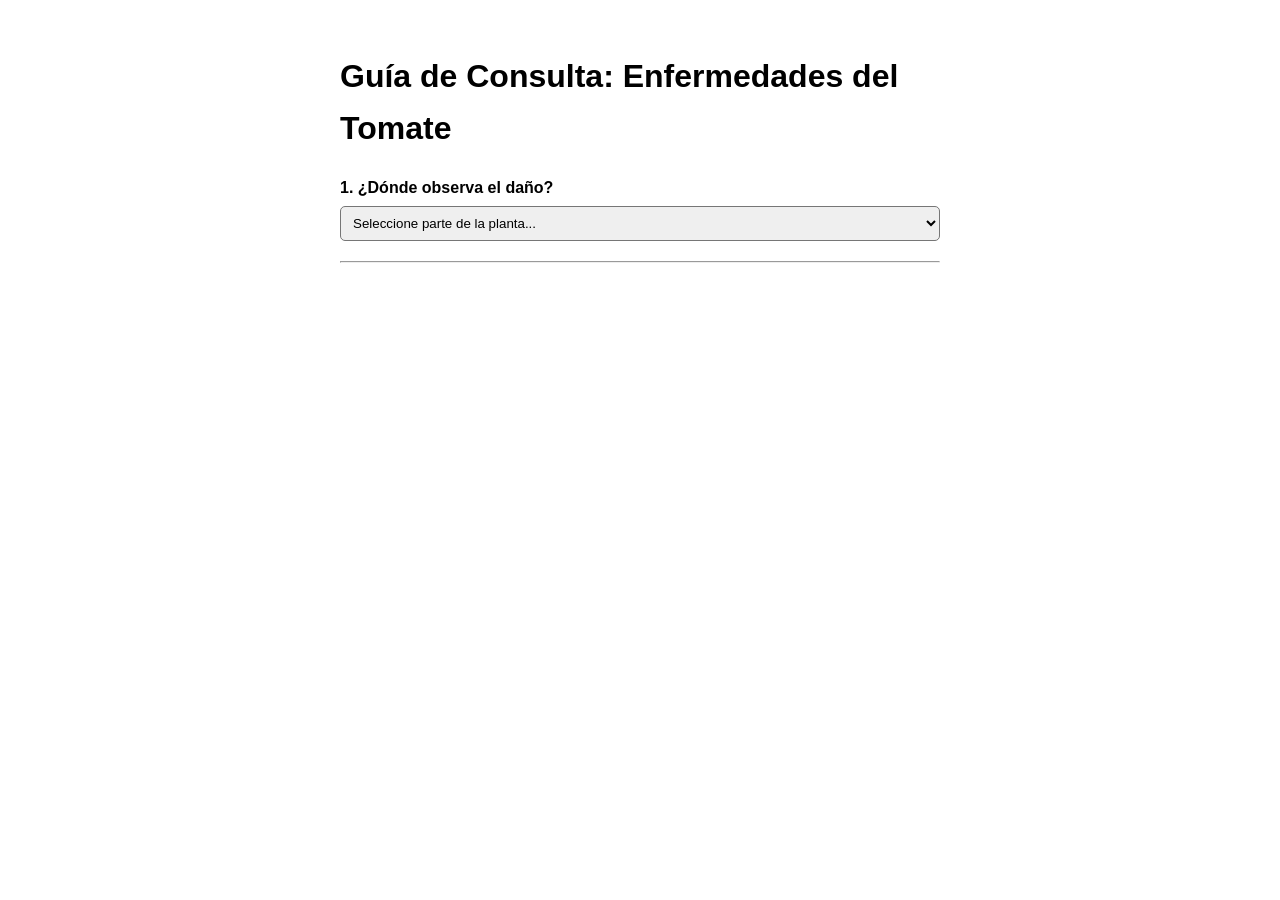
==== index.html @ b4040c9e "Add files via upload" ====
<!DOCTYPE html>
<html lang="es">
<head>
    <meta charset="UTF-8">
    <title>Diagnóstico de Enfermedades - Tomate</title>
    <link rel="stylesheet" href="style.css">
</head>
<body>
    <h1>Guía de Consulta: Enfermedades del Tomate</h1>
    
    <div id="app">
        <section>
            <label>1. ¿Dónde observa el daño?</label>
            <select id="select-localizacion">
                <option value="">Seleccione parte de la planta...</option>
            </select>
        </section>

        <section id="sec-sintomas" class="hidden">
            <label>2. ¿Qué síntoma presenta?</label>
            <select id="select-sintoma">
                <option value="">Seleccione un síntoma...</option>
            </select>
        </section>

        <section id="sec-signos" class="hidden">
            <label>3. ¿Observa algún signo (moho, polvo, etc.)?</label>
            <select id="select-signo">
                <option value="">Ninguno / No se observa</option>
            </select>
        </section>

        <hr>

        <div id="resultado" class="hidden">
            <h2>Diagnóstico Sugerido</h2>
            <p id="diag-nombre"></p>
            <p id="diag-agente"></p>
            <h3>Recomendación de Manejo</h3>
            <p id="diag-manejo"></p>
            <div id="alerta-seguridad"></div>
        </div>
    </div>

    <script src="script.js"></script>
</body>
</html>
---- style.css ----
body { font-family: sans-serif; max-width: 600px; margin: 20px auto; padding: 10px; line-height: 1.6; }
section { margin-bottom: 20px; }
label { display: block; font-weight: bold; margin-bottom: 5px; }
select { width: 100%; padding: 8px; border-radius: 5px; }
.hidden { display: none; }
#resultado { border: 2px solid #2ecc71; padding: 15px; border-radius: 10px; background-color: #f9f9f9; }
#alerta-seguridad { margin-top: 10px; padding: 10px; border-radius: 5px; font-weight: bold; text-align: center; }
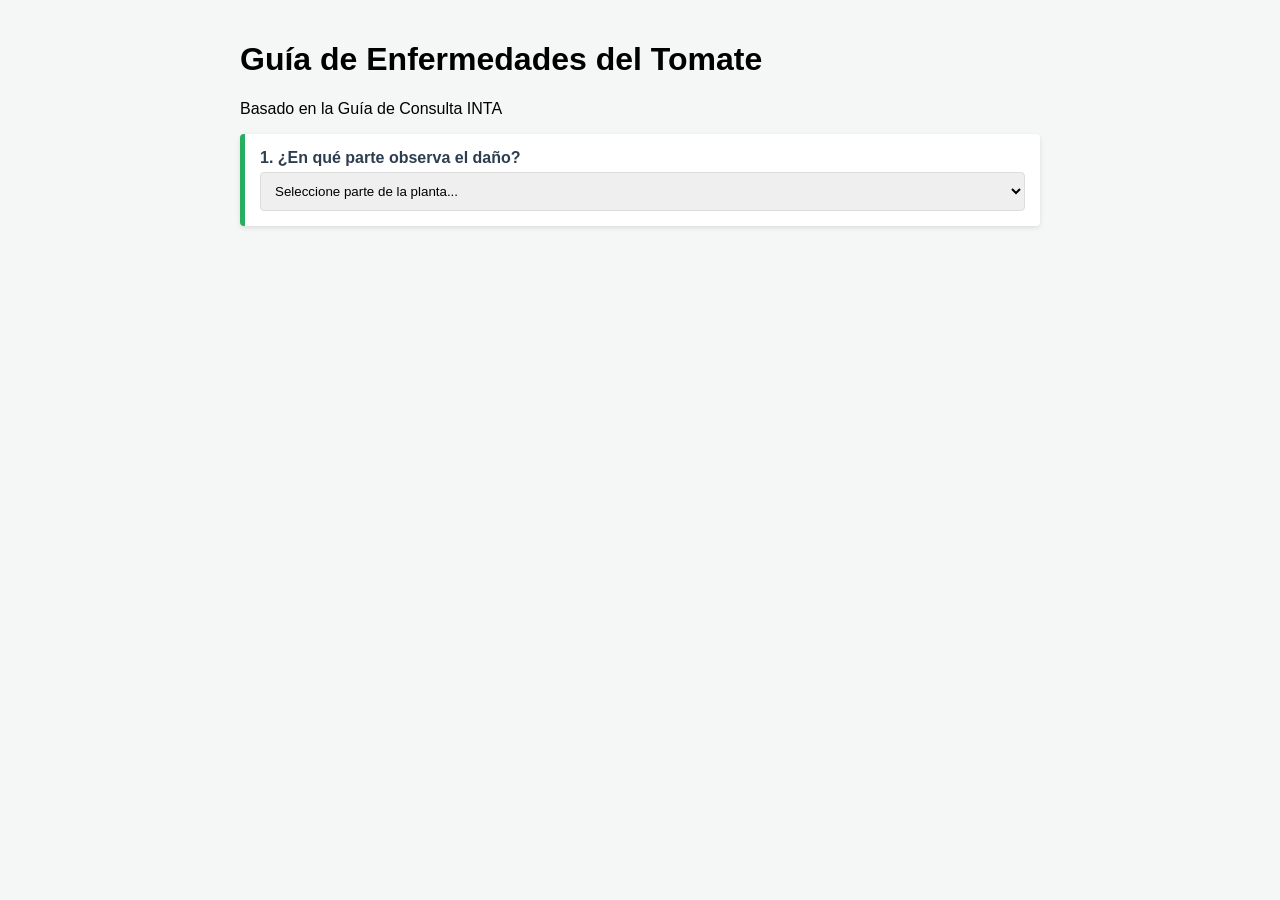
==== commit 0e858b31: "Add files via upload" ====
--- a/index.html
+++ b/index.html
@@ -2,45 +2,49 @@
 <html lang="es">
 <head>
     <meta charset="UTF-8">
-    <title>Diagnóstico de Enfermedades - Tomate</title>
+    <title>Diagnóstico Tomate - INTA</title>
     <link rel="stylesheet" href="style.css">
 </head>
 <body>
-    <h1>Guía de Consulta: Enfermedades del Tomate</h1>
-    
-    <div id="app">
-        <section>
-            <label>1. ¿Dónde observa el daño?</label>
+    <header>
+        <h1>Guía de Enfermedades del Tomate</h1>
+        <p>Basado en la Guía de Consulta INTA</p>
+    </header>
+
+    <main id="app">
+        <section class="step">
+            <label>1. ¿En qué parte observa el daño?</label>
             <select id="select-localizacion">
-                <option value="">Seleccione parte de la planta...</option>
+                <option value="">Cargando datos...</option>
             </select>
         </section>
 
-        <section id="sec-sintomas" class="hidden">
-            <label>2. ¿Qué síntoma presenta?</label>
+        <section id="sec-sintomas" class="step hidden">
+            <label>2. ¿Qué síntoma principal detecta?</label>
             <select id="select-sintoma">
                 <option value="">Seleccione un síntoma...</option>
             </select>
         </section>
 
-        <section id="sec-signos" class="hidden">
-            <label>3. ¿Observa algún signo (moho, polvo, etc.)?</label>
+        <section id="sec-signos" class="step hidden">
+            <label>3. ¿Detecta algún signo visible (moho, polvo, etc.)?</label>
             <select id="select-signo">
-                <option value="">Ninguno / No se observa</option>
+                <option value="NINGUNO">Ninguno / No se observa</option>
             </select>
         </section>
 
-        <hr>
-
         <div id="resultado" class="hidden">
-            <h2>Diagnóstico Sugerido</h2>
-            <p id="diag-nombre"></p>
-            <p id="diag-agente"></p>
-            <h3>Recomendación de Manejo</h3>
-            <p id="diag-manejo"></p>
-            <div id="alerta-seguridad"></div>
+            <div class="card">
+                <h2 id="diag-nombre"></h2>
+                <p><strong id="diag-agente"></strong></p>
+                <div class="manejo-box">
+                    <h3>Manejo Recomendado:</h3>
+                    <p id="diag-manejo"></p>
+                </div>
+                <div id="alerta-seguridad"></div>
+            </div>
         </div>
-    </div>
+    </main>
 
     <script src="script.js"></script>
 </body>
--- a/style.css
+++ b/style.css
@@ -1,7 +1,12 @@
-body { font-family: sans-serif; max-width: 600px; margin: 20px auto; padding: 10px; line-height: 1.6; }
-section { margin-bottom: 20px; }
-label { display: block; font-weight: bold; margin-bottom: 5px; }
-select { width: 100%; padding: 8px; border-radius: 5px; }
+body { font-family: 'Segoe UI', sans-serif; max-width: 800px; margin: auto; padding: 20px; background: #f4f7f6; }
+.step { background: white; padding: 15px; margin-bottom: 10px; border-left: 5px solid #27ae60; border-radius: 4px; box-shadow: 0 2px 5px rgba(0,0,0,0.1); }
+label { font-weight: bold; color: #2c3e50; }
+select { width: 100%; padding: 10px; margin-top: 5px; border: 1px solid #ddd; border-radius: 4px; }
 .hidden { display: none; }
-#resultado { border: 2px solid #2ecc71; padding: 15px; border-radius: 10px; background-color: #f9f9f9; }
-#alerta-seguridad { margin-top: 10px; padding: 10px; border-radius: 5px; font-weight: bold; text-align: center; }+.card { background: #fff; border: 2px solid #27ae60; padding: 20px; border-radius: 8px; margin-top: 20px; }
+.manejo-box { background: #e8f5e9; padding: 10px; border-radius: 4px; margin: 15px 0; }
+#alerta-seguridad { padding: 10px; text-align: center; border-radius: 4px; font-weight: bold; color: white; }
+.marbete-verde { background: #2ecc71; }
+.marbete-azul { background: #3498db; }
+.marbete-amarillo { background: #f1c40f; color: #000 !important; }
+.marbete-rojo { background: #e74c3c; } 
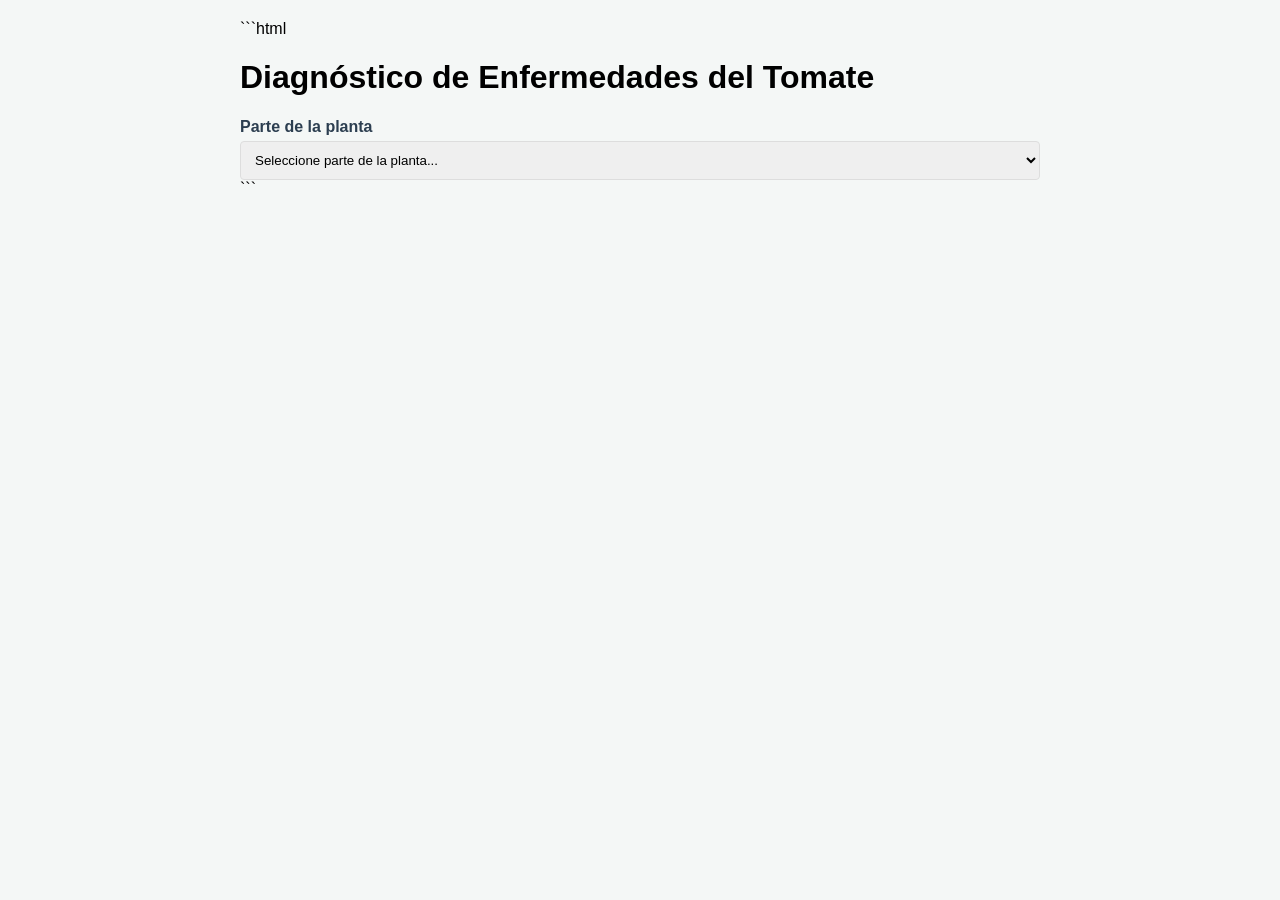
==== commit d337ceef: "Update index.html" ====
--- a/index.html
+++ b/index.html
@@ -1,51 +1,137 @@
+```html
 <!DOCTYPE html>
 <html lang="es">
+
 <head>
+
     <meta charset="UTF-8">
-    <title>Diagnóstico Tomate - INTA</title>
-    <link rel="stylesheet" href="style.css">
+
+    <meta
+        name="viewport"
+        content="width=device-width, initial-scale=1.0"
+    >
+
+    <title>
+        Diagnóstico de Enfermedades del Tomate
+    </title>
+
+    <link
+        rel="stylesheet"
+        href="style.css"
+    >
+
+    <!-- IMPORTANTE -->
+    <!-- defer evita que el JS se ejecute -->
+    <!-- antes de cargar el HTML -->
+    <script
+        src="script.js"
+        defer
+    ></script>
+
 </head>
+
 <body>
-    <header>
-        <h1>Guía de Enfermedades del Tomate</h1>
-        <p>Basado en la Guía de Consulta INTA</p>
-    </header>
 
-    <main id="app">
-        <section class="step">
-            <label>1. ¿En qué parte observa el daño?</label>
+    <div class="container">
+
+        <h1>
+            Diagnóstico de Enfermedades del Tomate
+        </h1>
+
+        <!-- ================================= -->
+        <!-- LOCALIZACION -->
+        <!-- ================================= -->
+
+        <section>
+
+            <label for="select-localizacion">
+                Parte de la planta
+            </label>
+
             <select id="select-localizacion">
-                <option value="">Cargando datos...</option>
+
+                <option>
+                    Cargando datos...
+                </option>
+
             </select>
+
         </section>
 
-        <section id="sec-sintomas" class="step hidden">
-            <label>2. ¿Qué síntoma principal detecta?</label>
+        <!-- ================================= -->
+        <!-- SINTOMAS -->
+        <!-- ================================= -->
+
+        <section
+            id="sec-sintomas"
+            class="hidden"
+        >
+
+            <label for="select-sintoma">
+                Síntoma observado
+            </label>
+
             <select id="select-sintoma">
-                <option value="">Seleccione un síntoma...</option>
+
+                <option value="">
+                    Seleccione un síntoma...
+                </option>
+
             </select>
+
         </section>
 
-        <section id="sec-signos" class="step hidden">
-            <label>3. ¿Detecta algún signo visible (moho, polvo, etc.)?</label>
+        <!-- ================================= -->
+        <!-- SIGNOS -->
+        <!-- ================================= -->
+
+        <section
+            id="sec-signos"
+            class="hidden"
+        >
+
+            <label for="select-signo">
+                Signos observados
+            </label>
+
             <select id="select-signo">
-                <option value="NINGUNO">Ninguno / No se observa</option>
+
+                <option value="NINGUNO">
+                    Ninguno / No se observa
+                </option>
+
             </select>
+
         </section>
 
-        <div id="resultado" class="hidden">
-            <div class="card">
-                <h2 id="diag-nombre"></h2>
-                <p><strong id="diag-agente"></strong></p>
-                <div class="manejo-box">
-                    <h3>Manejo Recomendado:</h3>
-                    <p id="diag-manejo"></p>
-                </div>
-                <div id="alerta-seguridad"></div>
-            </div>
-        </div>
-    </main>
+        <!-- ================================= -->
+        <!-- RESULTADO -->
+        <!-- ================================= -->
 
-    <script src="script.js"></script>
+        <section
+            id="resultado"
+            class="hidden"
+        >
+
+            <h2 id="diag-nombre">
+                Diagnóstico
+            </h2>
+
+            <p id="diag-agente"></p>
+
+            <h3>
+                Manejo sugerido
+            </h3>
+
+            <p id="diag-manejo"></p>
+
+            <div id="alerta-seguridad"></div>
+
+        </section>
+
+    </div>
+
 </body>
-</html>+
+</html>
+```
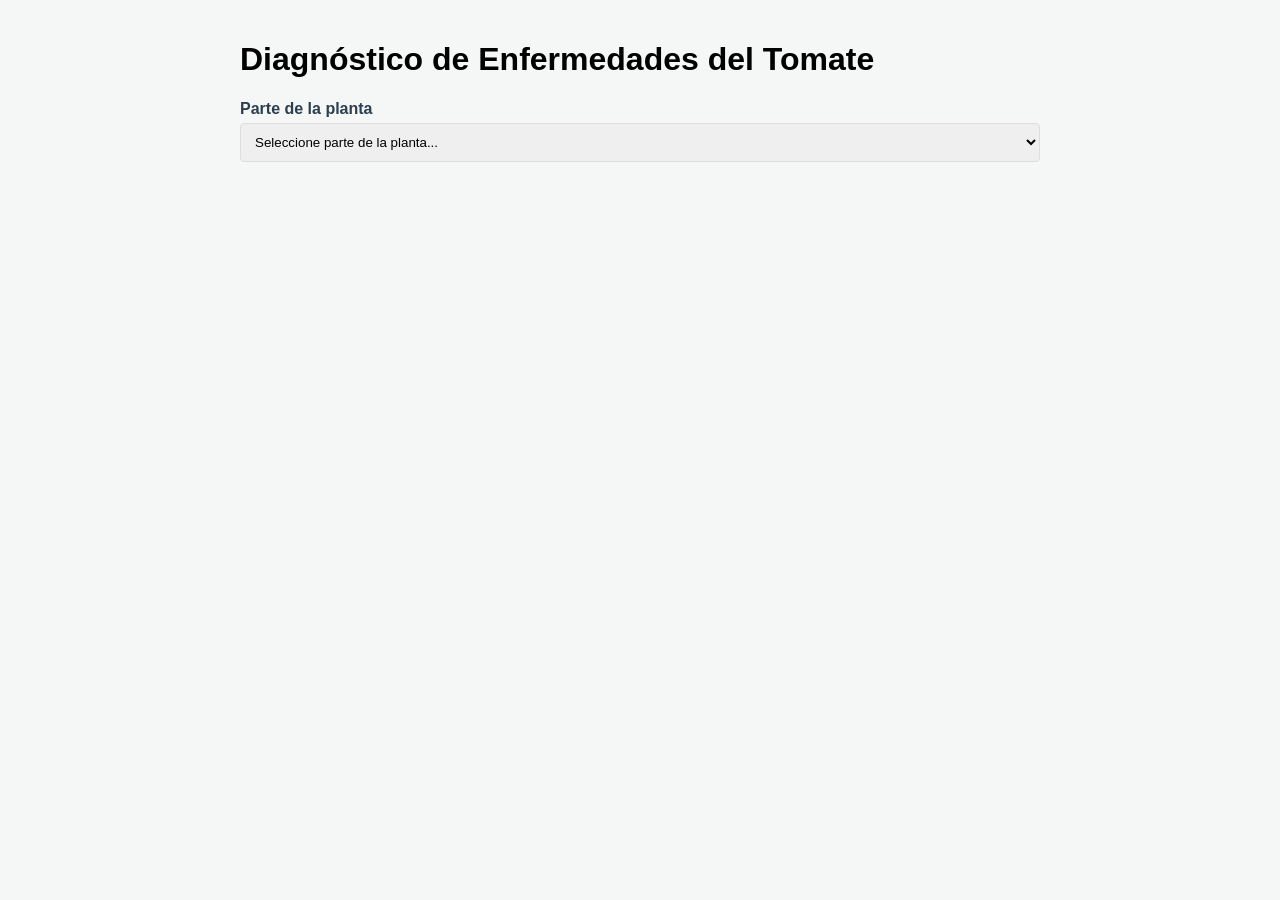
==== commit 87abd24d: "Update index.html" ====
--- a/index.html
+++ b/index.html
@@ -1,4 +1,3 @@
-```html
 <!DOCTYPE html>
 <html lang="es">
 
@@ -134,4 +133,3 @@
 </body>
 
 </html>
-```
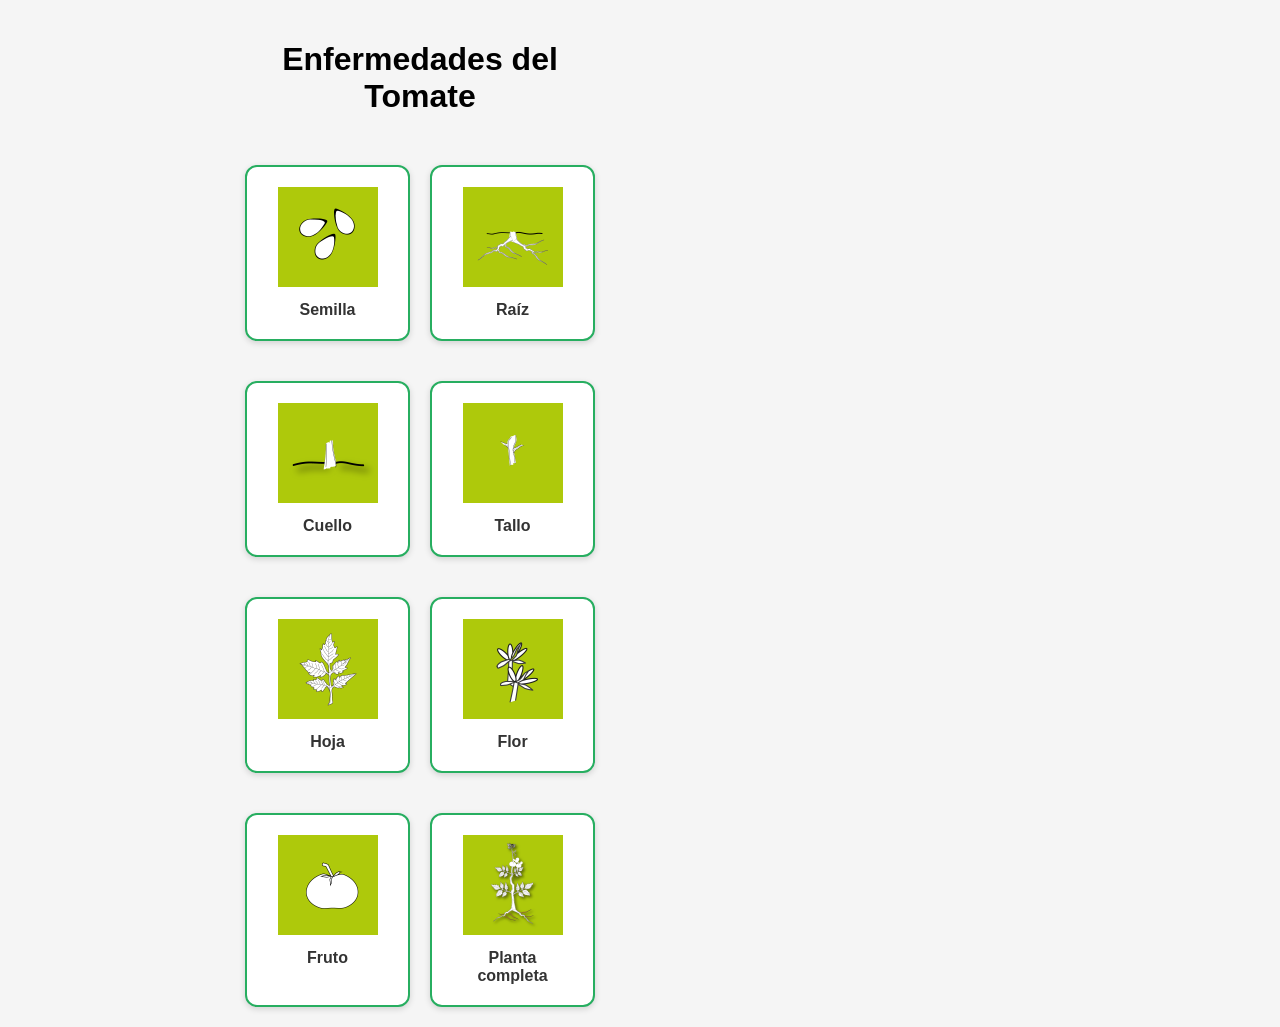
==== commit 866ce191: "Add files via upload" ====
--- a/index.html
+++ b/index.html
@@ -3,133 +3,152 @@
 
 <head>
 
-    <meta charset="UTF-8">
+<meta charset="UTF-8">
 
-    <meta
-        name="viewport"
-        content="width=device-width, initial-scale=1.0"
-    >
+<meta
+    name="viewport"
+    content="width=device-width, initial-scale=1.0"
+>
 
-    <title>
-        Diagnóstico de Enfermedades del Tomate
-    </title>
+<title>
+Enfermedades del Tomate
+</title>
 
-    <link
-        rel="stylesheet"
-        href="style.css"
-    >
+<link rel="stylesheet" href="style.css">
 
-    <!-- IMPORTANTE -->
-    <!-- defer evita que el JS se ejecute -->
-    <!-- antes de cargar el HTML -->
-    <script
-        src="script.js"
-        defer
-    ></script>
+<style>
+
+body{
+    font-family: Arial, sans-serif;
+    margin:0;
+    padding:20px;
+    background:#f5f5f5;
+}
+
+.container{
+    max-width:350px;
+    margin:auto;
+}
+
+h1{
+    text-align:center;
+    margin-bottom:30px;
+}
+
+.grid{
+
+    display:grid;
+
+    grid-template-columns:
+        repeat(2,1fr);
+
+    gap:20px;
+}
+
+.card{
+
+    background:white;
+
+    border-radius:12px;
+
+    padding:20px;
+
+    text-align:center;
+
+    text-decoration:none;
+
+    color:#333;
+
+    box-shadow:
+        0 2px 6px rgba(0,0,0,.15);
+
+    transition:.2s;
+}
+
+.card:hover{
+
+    transform:translateY(-4px);
+
+    box-shadow:
+        0 4px 12px rgba(0,0,0,.2);
+}
+
+.card img{
+
+    width:100px;
+
+    height:100px;
+
+    object-fit:contain;
+
+    margin-bottom:10px;
+}
+
+.card span{
+
+    display:block;
+
+    font-weight:bold;
+}
+
+</style>
 
 </head>
 
 <body>
 
-    <div class="container">
+<div class="container">
 
-        <h1>
-            Diagnóstico de Enfermedades del Tomate
-        </h1>
+<h1>
+Enfermedades del Tomate
+</h1>
 
-        <!-- ================================= -->
-        <!-- LOCALIZACION -->
-        <!-- ================================= -->
+<div class="grid">
 
-        <section>
+<a class="card" href="sintomas.html?loc=L01">
+<img src="images/iconos/semilla.png">
+<span>Semilla</span>
+</a>
 
-            <label for="select-localizacion">
-                Parte de la planta
-            </label>
+<a class="card" href="sintomas.html?loc=L02">
+<img src="images/iconos/raiz.png">
+<span>Raíz</span>
+</a>
 
-            <select id="select-localizacion">
+<a class="card" href="sintomas.html?loc=L03">
+<img src="images/iconos/cuello.png">
+<span>Cuello</span>
+</a>
 
-                <option>
-                    Cargando datos...
-                </option>
+<a class="card" href="sintomas.html?loc=L04">
+<img src="images/iconos/tallo.png">
+<span>Tallo</span>
+</a>
 
-            </select>
+<a class="card" href="sintomas.html?loc=L05">
+<img src="images/iconos/hoja.png">
+<span>Hoja</span>
+</a>
 
-        </section>
+<a class="card" href="sintomas.html?loc=L06">
+<img src="images/iconos/flor.png">
+<span>Flor</span>
+</a>
 
-        <!-- ================================= -->
-        <!-- SINTOMAS -->
-        <!-- ================================= -->
+<a class="card" href="sintomas.html?loc=L07">
+<img src="images/iconos/fruto.png">
+<span>Fruto</span>
+</a>
 
-        <section
-            id="sec-sintomas"
-            class="hidden"
-        >
+<a class="card" href="sintomas.html?loc=L08">
+<img src="images/iconos/planta.png">
+<span>Planta completa</span>
+</a>
 
-            <label for="select-sintoma">
-                Síntoma observado
-            </label>
+</div>
 
-            <select id="select-sintoma">
-
-                <option value="">
-                    Seleccione un síntoma...
-                </option>
-
-            </select>
-
-        </section>
-
-        <!-- ================================= -->
-        <!-- SIGNOS -->
-        <!-- ================================= -->
-
-        <section
-            id="sec-signos"
-            class="hidden"
-        >
-
-            <label for="select-signo">
-                Signos observados
-            </label>
-
-            <select id="select-signo">
-
-                <option value="NINGUNO">
-                    Ninguno / No se observa
-                </option>
-
-            </select>
-
-        </section>
-
-        <!-- ================================= -->
-        <!-- RESULTADO -->
-        <!-- ================================= -->
-
-        <section
-            id="resultado"
-            class="hidden"
-        >
-
-            <h2 id="diag-nombre">
-                Diagnóstico
-            </h2>
-
-            <p id="diag-agente"></p>
-
-            <h3>
-                Manejo sugerido
-            </h3>
-
-            <p id="diag-manejo"></p>
-
-            <div id="alerta-seguridad"></div>
-
-        </section>
-
-    </div>
+</div>
 
 </body>
 
-</html>
+</html>
